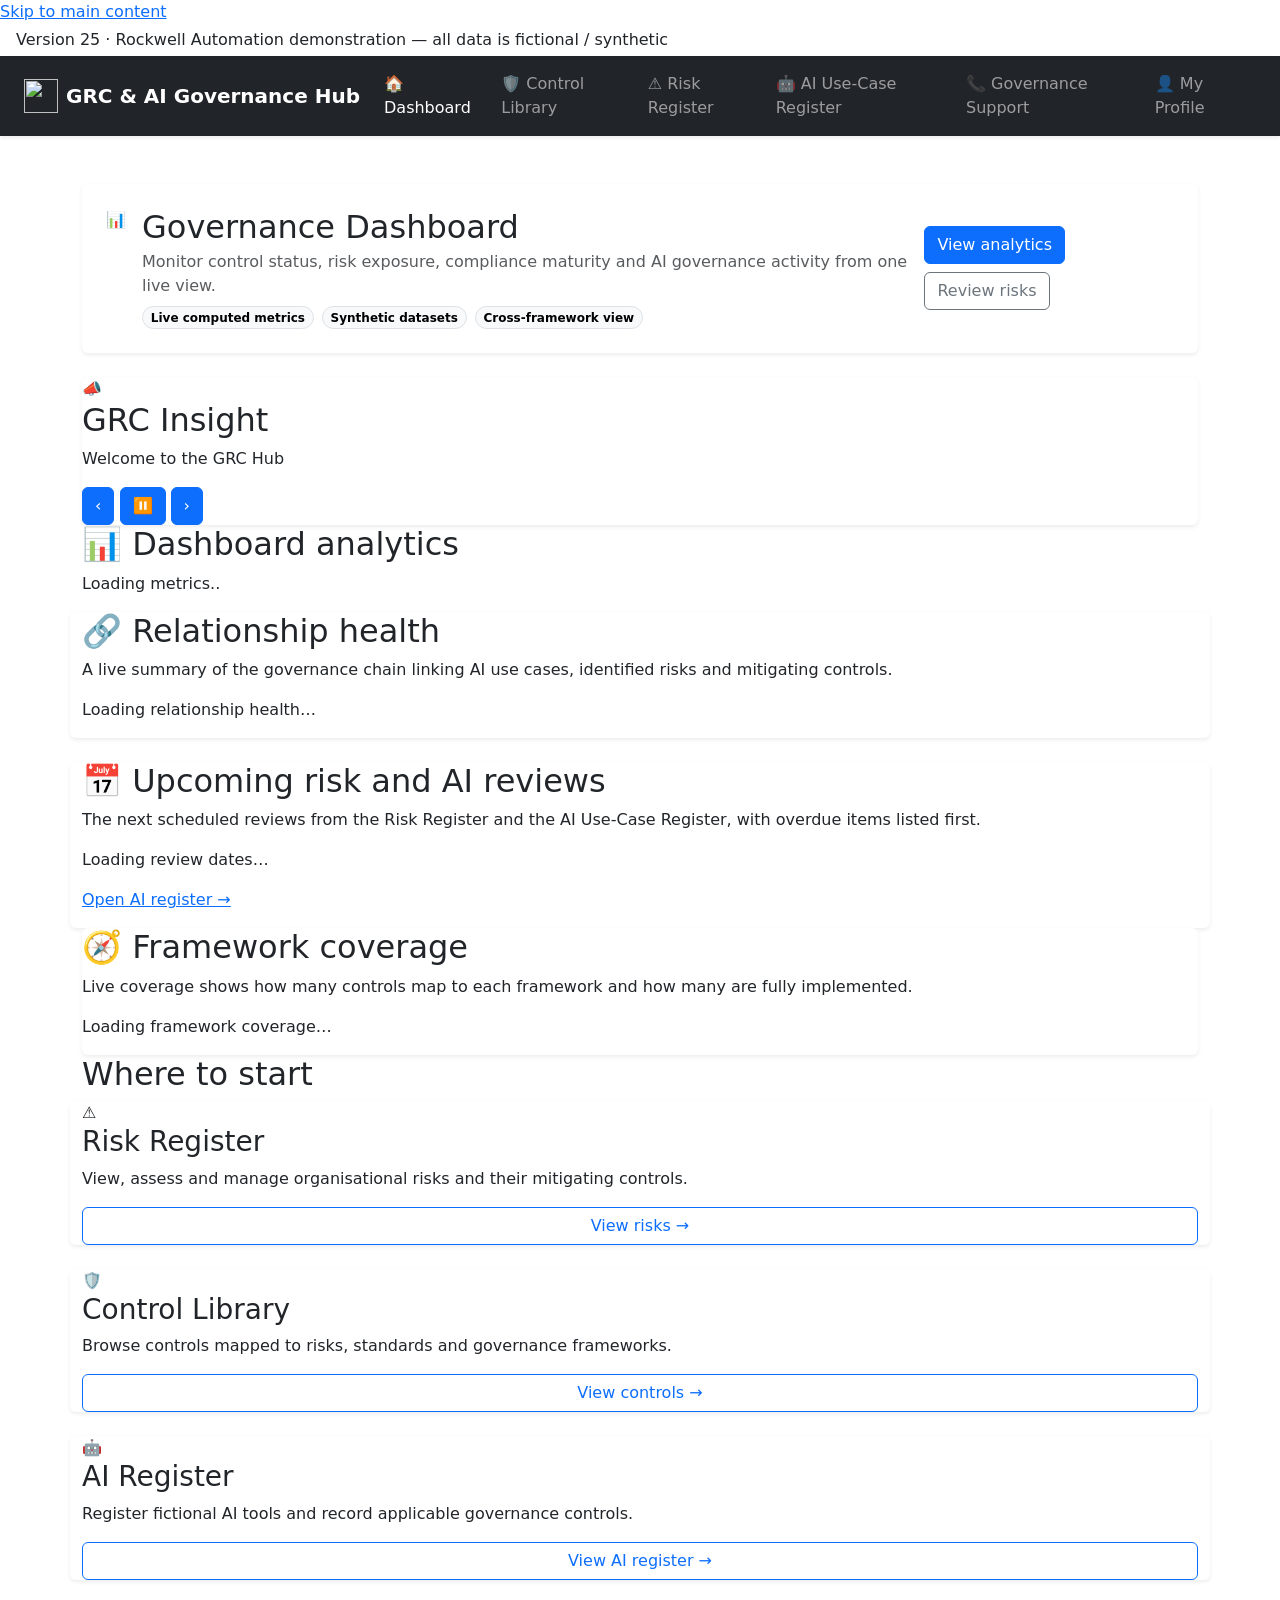
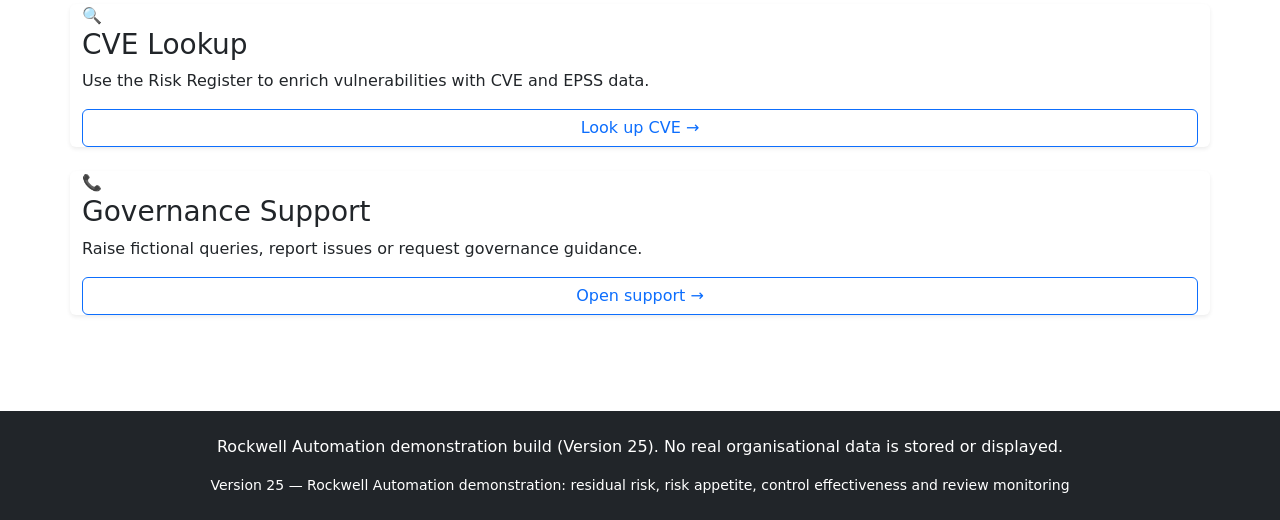
==== index.html @ 12aa9b67 "Add files via upload" ====
<!DOCTYPE html>

<!-- GRC & AI Governance Hub - Version 25 (Rockwell Automation demonstration)

   Demonstration build derived from the Version 23.4 academic prototype.
   Version 25 extensions (inherent/residual risk, risk appetite and treatment,
   clause-level framework mapping, control design/operating effectiveness and
   risk review monitoring) were developed with AI assistance (Claude).
   All data is fictional / synthetic. Not an official Rockwell Automation system. -->

<html lang="en-GB">

<head>
    <meta charset="utf-8"/>

    <!-- Ensures responsive scaling on mobile devices -->
    <meta content="width=device-width, initial-scale=1.0" name="viewport"/>

    <title>Dashboard - GRC & AI Governance Control Hub | Version 25 Rockwell Automation Demo</title>

    <meta
        content="Demonstration dashboard showing sample control, risk and AI governance status. Version 25 Rockwell Automation demonstration build using Bootstrap 5."
        name="description"/>

    <!-- Site icon and web fonts -->
    <link href="images/logo-mark.svg" rel="icon" type="image/svg+xml"/>
    <link href="https://fonts.googleapis.com" rel="preconnect"/>
    <link
        href="https://fonts.googleapis.com/css2?family=Public+Sans:wght@400;600;700&family=IBM+Plex+Mono:wght@400;600&display=swap"
        rel="stylesheet"/>

    <!-- Bootstrap framework and custom site styles -->
    <link
        crossorigin="anonymous"
        href="https://cdn.jsdelivr.net/npm/bootstrap@5.3.8/dist/css/bootstrap.min.css"
        integrity="sha384-sRIl4kxILFvY47J16cr9ZwB07vP4J8+LH7qKQnuqkuIAvNWLzeN8tE5YBujZqJLB"
        rel="stylesheet"/>

    <link href="css/styles.css" rel="stylesheet"/>
</head>

<body>

    <!-- Keyboard shortcut to bypass repeated navigation -->
    <a class="skip-link" href="#main-content">
        Skip to main content
    </a>

    <!-- Identifies the page as a demonstration build -->
    <p class="prototype-banner mb-0 py-1 px-3">
        Version 25 · Rockwell Automation demonstration — all data is fictional / synthetic
    </p>

    <!-- Responsive Bootstrap navigation -->
    <nav
        aria-label="Main navigation"
        class="navbar navbar-expand-lg navbar-dark bg-dark sticky-top shadow-sm">

        <div class="container-fluid px-3 px-lg-4">

            <a
                class="navbar-brand d-flex align-items-center gap-2 fw-bold"
                href="index.html">

                <img
                    alt=""
                    height="34"
                    src="images/logo-mark.svg"
                    width="34"/>

                GRC & AI Governance Hub
            </a>

            <!-- Collapses navigation on smaller screens -->
            <button
                aria-controls="site-nav"
                aria-expanded="false"
                aria-label="Toggle navigation"
                class="navbar-toggler"
                data-bs-target="#site-nav"
                data-bs-toggle="collapse"
                type="button">

                <span class="navbar-toggler-icon"></span>
            </button>

            <div
                class="collapse navbar-collapse"
                id="site-nav">

                <ul class="navbar-nav ms-auto mb-2 mb-lg-0">

                    <li class="nav-item">
                        <a
                            aria-current="page"
                            class="nav-link active"
                            href="index.html">

                            <span aria-hidden="true">🏠</span>
                            Dashboard
                        </a>
                    </li>

                    <li class="nav-item">
                        <a
                            class="nav-link"
                            href="controls.html">

                            <span aria-hidden="true">🛡️</span>
                            Control Library
                        </a>
                    </li>

                    <li class="nav-item">
                        <a
                            class="nav-link"
                            href="risks.html">

                            <span aria-hidden="true">⚠️</span>
                            Risk Register
                        </a>
                    </li>

                    <li class="nav-item">
                        <a
                            class="nav-link"
                            href="ai-register.html">

                            <span aria-hidden="true">🤖</span>
                            AI Use-Case Register
                        </a>
                    </li>

                    <li class="nav-item">
                        <a
                            class="nav-link"
                            href="governance-support.html">

                            <span aria-hidden="true">📞</span>
                            Governance Support
                        </a>
                    </li>

                    <li class="nav-item">
                        <a
                            class="nav-link"
                            href="my-profile.html">

                            <span aria-hidden="true">👤</span>
                            My Profile
                        </a>
                    </li>

                </ul>
            </div>
        </div>
    </nav>

    <!-- Main dashboard content -->
    <main
        class="container py-4 py-lg-5"
        id="main-content">

        <!-- Page heading and primary actions -->
        <header
            class="page-header page-header--dashboard card border-0 shadow-sm mb-4">

            <div class="card-body p-3 p-md-4">

                <div
                    class="d-flex flex-column flex-lg-row align-items-lg-center justify-content-between gap-3">

                    <div class="d-flex align-items-start gap-3 flex-grow-1">

                        <div
                            aria-hidden="true"
                            class="page-header-icon">
                            📊
                        </div>

                        <div class="page-header-copy">

                            <h1 class="h2 mb-1">
                                Governance Dashboard
                            </h1>

                            <p class="text-body-secondary mb-2">
                                Monitor control status, risk exposure, compliance
                                maturity and AI governance activity from one live view.
                            </p>

                            <div class="d-flex flex-wrap gap-2 page-header-badges">

                                <span class="badge rounded-pill text-bg-light border">
                                    Live computed metrics
                                </span>

                                <span class="badge rounded-pill text-bg-light border">
                                    Synthetic datasets
                                </span>

                                <span class="badge rounded-pill text-bg-light border">
                                    Cross-framework view
                                </span>

                            </div>
                        </div>
                    </div>

                    <div class="d-flex flex-wrap gap-2 page-header-actions">

                        <a
                            class="btn btn-primary"
                            href="#dashboard-analytics">
                            View analytics
                        </a>

                        <a
                            class="btn btn-outline-secondary"
                            href="risks.html">
                            Review risks
                        </a>

                    </div>
                </div>
            </div>
        </header>

        <!-- Rotating governance messages with user controls -->
        <section
            aria-labelledby="insight-title"
            class="governance-insight governance-insight--prominent artwork-panel artwork-panel--mesh card shadow-sm border-0">

            <span
                aria-hidden="true"
                class="insight-icon">
                📣
            </span>

            <div>

                <h2 id="insight-title">
                    GRC Insight
                </h2>

                <!-- Announces updated messages without moving keyboard focus -->
                <p
                    aria-live="polite"
                    id="rotating-message">
                    Welcome to the GRC Hub
                </p>

            </div>

            <!-- Allows users to control the rotating messages -->
            <div
                aria-label="Governance message controls"
                class="insight-controls">

                <button
                    aria-label="Previous governance message"
                    class="btn btn-primary"
                    id="previous-message"
                    type="button">
                    ‹
                </button>

                <!-- aria-pressed communicates the pause state -->
                <button
                    aria-label="Pause rotating governance messages"
                    aria-pressed="false"
                    class="btn btn-primary"
                    id="toggle-messages"
                    type="button">
                    ⏸
                </button>

                <button
                    aria-label="Next governance message"
                    class="btn btn-primary"
                    id="next-message"
                    type="button">
                    ›
                </button>

            </div>
        </section>

        <h2 id="dashboard-analytics">
            <span
                aria-hidden="true"
                class="section-icon">
                📊
            </span>
            Dashboard analytics
        </h2>

        <!-- JavaScript generates metric cards from the synthetic datasets -->
        <section
            aria-label="Key governance metrics"
            class="card-grid row g-4"
            id="metric-cards">

            <!-- Fallback remains visible until the datasets have loaded -->
            <p>Loading metrics..</p>

        </section>

        <!-- Summary panels show relationships and upcoming reviews -->
        <section
            aria-label="Governance relationship and review summaries"
            class="dashboard-overview-grid row g-4">

            <article
                aria-labelledby="relationship-health-title"
                class="dashboard-panel relationship-panel artwork-panel artwork-panel--circuit card shadow-sm border-0">

                <h2 id="relationship-health-title">
                    <span
                        aria-hidden="true"
                        class="section-icon">
                        🔗
                    </span>
                    Relationship health
                </h2>

                <p>
                    A live summary of the governance chain linking AI use cases,
                    identified risks and mitigating controls.
                </p>

                <!-- JavaScript updates the governance relationship summary -->
                <div
                    aria-live="polite"
                    class="relationship-health"
                    id="relationship-health">

                    <p>Loading relationship health…</p>

                </div>
            </article>

            <article
                aria-labelledby="upcoming-reviews-title"
                class="dashboard-panel artwork-panel artwork-panel--neural card shadow-sm border-0">

                <h2 id="upcoming-reviews-title">

                    <span
                        aria-hidden="true"
                        class="section-icon">
                        📅
                    </span>

                    Upcoming risk and AI reviews
                </h2>

                <p>
                    The next scheduled reviews from the Risk Register and the AI Use-Case
                    Register, with overdue items listed first.
                </p>

                <!-- JavaScript inserts upcoming risk and AI review dates -->
                <div
                    aria-live="polite"
                    class="upcoming-reviews"
                    id="upcoming-reviews">

                    <p>Loading review dates…</p>

                </div>

                <p class="panel-action">
                    <a href="ai-register.html">
                        Open AI register →
                    </a>
                </p>

            </article>
        </section>

        <!-- Shows control coverage across governance frameworks -->
        <section
            aria-labelledby="framework-coverage-title"
            class="dashboard-panel artwork-panel artwork-panel--mesh card shadow-sm border-0">

            <h2 id="framework-coverage-title">

                <span
                    aria-hidden="true"
                    class="section-icon">
                    🧭
                </span>

                Framework coverage
            </h2>

            <p>
                Live coverage shows how many controls map to each framework
                and how many are fully implemented.
            </p>

            <!-- JavaScript calculates coverage from the control dataset -->
            <div
                aria-live="polite"
                class="framework-coverage"
                id="framework-coverage">

                <p>Loading framework coverage…</p>

            </div>

        </section>

        <h2>Where to start</h2>

        <!-- Navigation cards provide direct access to the main hub modules -->
        <section
            aria-label="GRC Hub modules"
            class="feature-grid row g-4">

            <article
                class="feature-card feature-card--risk card shadow-sm border-0">

                <span
                    aria-hidden="true"
                    class="feature-icon">
                    ⚠️
                </span>

                <h3>Risk Register</h3>

                <p>
                    View, assess and manage organisational risks
                    and their mitigating controls.
                </p>

                <a
                    class="button-link btn btn-outline-primary"
                    href="risks.html">
                    View risks →
                </a>

            </article>

            <article
                class="feature-card feature-card--control card shadow-sm border-0">

                <span
                    aria-hidden="true"
                    class="feature-icon">
                    🛡️
                </span>

                <h3>Control Library</h3>

                <p>
                    Browse controls mapped to risks, standards
                    and governance frameworks.
                </p>

                <a
                    class="button-link btn btn-outline-primary"
                    href="controls.html">
                    View controls →
                </a>

            </article>

            <article
                class="feature-card feature-card--ai card shadow-sm border-0">

                <span
                    aria-hidden="true"
                    class="feature-icon">
                    🤖
                </span>

                <h3>AI Register</h3>

                <p>
                    Register fictional AI tools and record applicable
                    governance controls.
                </p>

                <a
                    class="button-link btn btn-outline-primary"
                    href="ai-register.html">
                    View AI register →
                </a>

            </article>

            <article
                class="feature-card feature-card--cve card shadow-sm border-0">

                <span
                    aria-hidden="true"
                    class="feature-icon">
                    🔍
                </span>

                <h3>CVE Lookup</h3>

                <p>
                    Use the Risk Register to enrich vulnerabilities
                    with CVE and EPSS data.
                </p>

                <a
                    class="button-link btn btn-outline-primary"
                    href="risks.html#cve-lookup">
                    Look up CVE →
                </a>

            </article>

            <article
                class="feature-card feature-card--support card shadow-sm border-0">

                <span
                    aria-hidden="true"
                    class="feature-icon">
                    📞
                </span>

                <h3>Governance Support</h3>

                <p>
                    Raise fictional queries, report issues or request
                    governance guidance.
                </p>

                <a
                    class="button-link btn btn-outline-primary"
                    href="governance-support.html">
                    Open support →
                </a>

            </article>

        </section>

    </main>

    <!-- Site footer -->
    <footer
        class="site-footer bg-dark text-white text-center py-4 px-3 mt-5">

        <p>
            Rockwell Automation demonstration build (Version 25).
            No real organisational data is stored or displayed.
        </p>

        <p class="small mb-0">
            Version 25 — Rockwell Automation demonstration: residual risk, risk appetite, control effectiveness and review monitoring
        </p>

    </footer>

    <!-- Bootstrap behaviour and dashboard JavaScript -->
    <script
        crossorigin="anonymous"
        integrity="sha384-FKyoEForCGlyvwx9Hj09JcYn3nv7wiPVlz7YYwJrWVcXK/BmnVDxM+D2scQbITxI"
        src="https://cdn.jsdelivr.net/npm/bootstrap@5.3.8/dist/js/bootstrap.bundle.min.js">
    </script>

    <script src="js/main.js"></script>
    <script src="js/governance.js"></script>
    <script src="js/dashboard.js"></script>

</body>
</html>
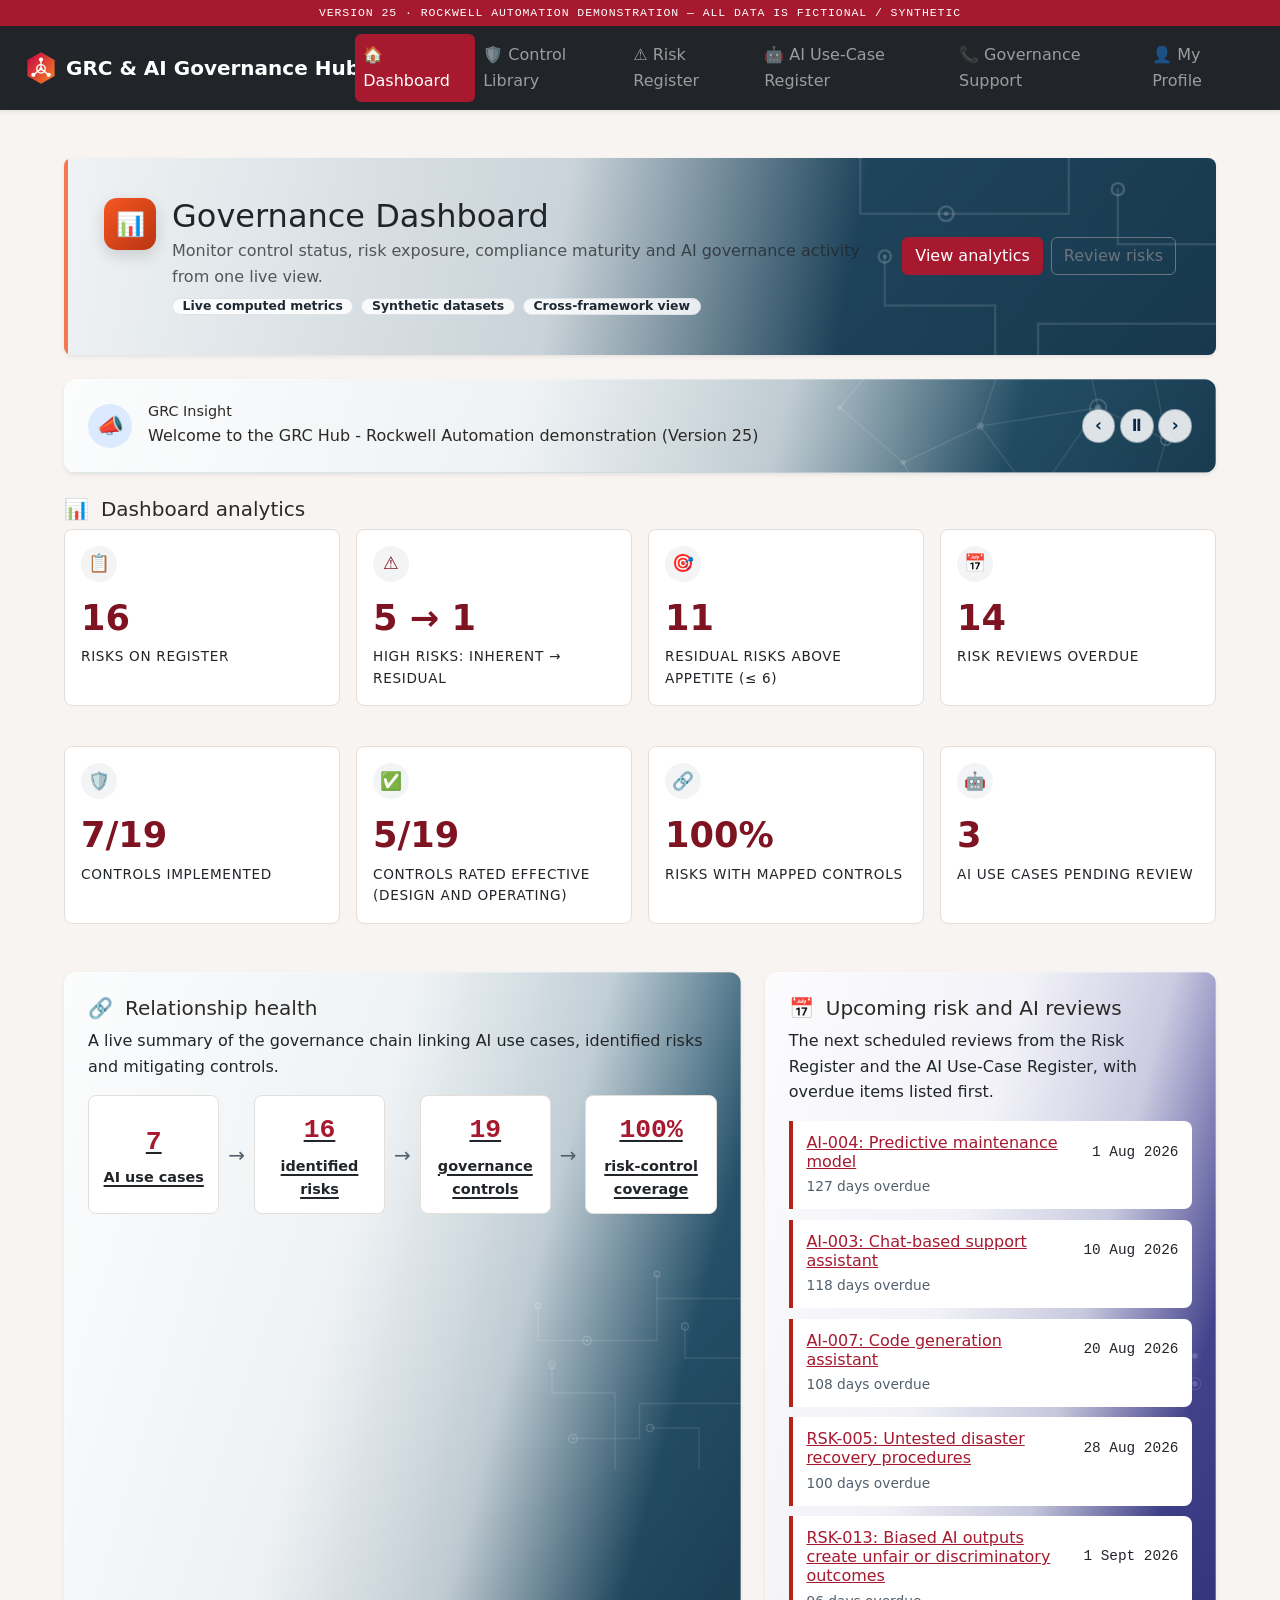
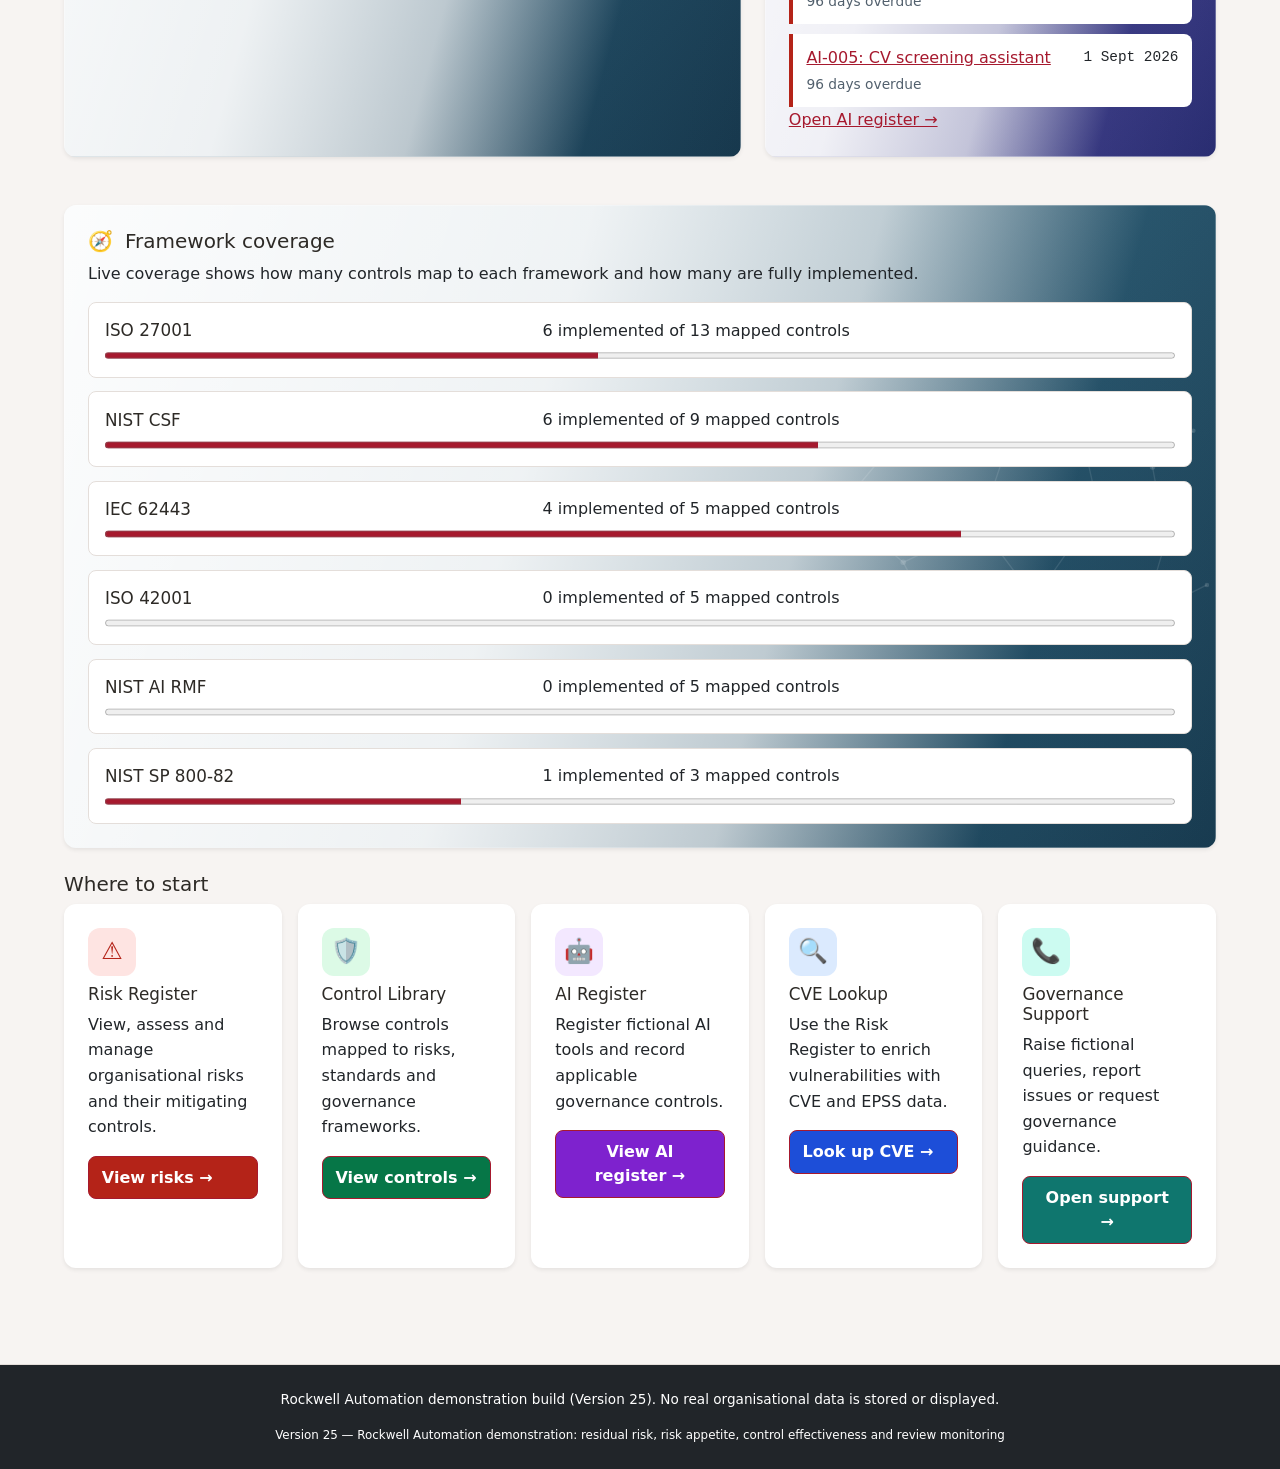
==== commit 8865f810: "Revise project description in index.html Updated description to reflect ongoing support from GTC tea" ====
--- a/index.html
+++ b/index.html
@@ -5,7 +5,8 @@
    Demonstration build derived from the Version 23.4 academic prototype.
    Version 25 extensions (inherent/residual risk, risk appetite and treatment,
    clause-level framework mapping, control design/operating effectiveness and
-   risk review monitoring) were developed with AI assistance (Claude).
+   risk review monitoring) were developed and will continue to evolve with GTC 
+   team support
    All data is fictional / synthetic. Not an official Rockwell Automation system. -->
 
 <html lang="en-GB">
--- a/css/styles.css
+++ b/css/styles.css
@@ -0,0 +1,2209 @@
+/* ==========================================================================
+   GRC & AI Governance Control Hub - styles.css
+
+   GRC & AI Governance Hub - Version 25 (Rockwell Automation demonstration)
+
+   Demonstration build derived from the Version 23.4 academic prototype.
+   All data is fictional / synthetic. Not an official Rockwell Automation system.
+
+   The application uses Bootstrap’s mobile-first responsive foundation.
+   The custom stylesheet combines larger-screen enhancements with targeted 
+   small-screen adjustments for application-specific layouts and components.
+
+   Sections:
+     1. Design tokens
+     2. Base / reset
+     3. Prototype banner
+     4. Header and navigation
+     5. Layout helpers
+     6. Cards and dashboard
+     7. Status badges
+     8. Tables
+     9. Forms
+    10. Footer
+    11. Responsive media queries
+   ========================================================================== */
+
+
+/* 1. DESIGN TOKENS ---------------------------------------------------------
+   Shared colours, fonts and spacing are stored here so they can be reused
+   consistently throughout the stylesheet.
+*/
+
+:root {
+
+  /* Colour scheme used across the application. */
+  --colour-ink: #2d2a26;
+  --colour-body: #4a4642;
+  --colour-surface: #f7f4f2;
+  --colour-card: #ffffff;
+  --colour-line: #e4deda;
+  --colour-accent: #a6192e;
+  --colour-accent-dark: #7e1322;
+
+  /* Brand colours are kept separate from risk-status colours. */
+  --brand-red: #CD163F;
+  --brand-orange: #F58025;
+
+  /* Status colours.
+     Text labels are also used so status is not shown by colour alone. */
+  --status-green: #067647;
+  --status-amber: #92400e;
+  --status-red: #b42318;
+
+  /* These reuse the colours above so the same tokens are used everywhere
+     instead of repeating hex values. */
+  --colour-border: var(--colour-line);
+  --colour-muted: #52606d;
+  --colour-danger: var(--status-red);
+  --colour-warning: var(--status-amber);
+  --shadow-small: 0 3px 12px rgba(45, 42, 38, 0.06);
+
+  /* Typography */
+  --font-body: "Public Sans", system-ui, -apple-system, "Segoe UI", sans-serif;
+  --font-mono: "IBM Plex Mono", ui-monospace, "Courier New", monospace;
+
+  /* Spacing */
+  --space-1: 0.25rem;
+  --space-2: 0.5rem;
+  --space-3: 1rem;
+  --space-4: 1.5rem;
+  --space-5: 2.5rem;
+
+  --radius: 8px;
+}
+
+
+/* 2. BASE / RESET ---------------------------------------------------------- */
+
+*,
+*::before,
+*::after {
+  box-sizing: border-box;
+}
+
+body {
+  margin: 0;
+  font-family: var(--font-body);
+  font-size: 1rem;
+  line-height: 1.6;
+  color: var(--colour-body);
+  background-color: var(--colour-surface);
+}
+
+h1,
+h2,
+h3 {
+  color: var(--colour-ink);
+  line-height: 1.2;
+  margin-top: 0;
+}
+
+/* Main headings similar to Rockwell's Template and branding use the maroon accent while smaller headings use
+   the standard dark text colour. */
+h1 {
+  font-size: 1.6rem;
+  font-weight: 700;
+  color: var(--colour-accent-dark);
+}
+
+h2 {
+  font-size: 1.25rem;
+}
+
+h3 {
+  font-size: 1.05rem;
+}
+
+a {
+  color: var(--colour-accent);
+}
+
+/* Provides feedback when a user moves the mouse over a link. */
+a:hover {
+  color: var(--colour-accent-dark);
+}
+
+/* Visible keyboard focus for interactive elements. */
+a:focus-visible,
+button:focus-visible,
+input:focus-visible,
+select:focus-visible,
+textarea:focus-visible {
+  outline: 3px solid var(--colour-accent);
+  outline-offset: 2px;
+}
+
+img {
+  max-width: 100%;
+  height: auto;
+}
+
+/* Reduces animation for users who prefer reduced motion. */
+@media (prefers-reduced-motion: reduce) {
+  *,
+  *::before,
+  *::after {
+    animation-duration: 0.01ms !important;
+    transition-duration: 0.01ms !important;
+  }
+}
+
+
+/* 3. PROTOTYPE BANNER -------------------------------------------------------
+   Makes it clear that the application is a prototype and uses sample data.
+*/
+
+.prototype-banner {
+  background-color: var(--colour-accent);
+  color: #ffffff;
+  font-family: var(--font-mono);
+  font-size: 0.72rem;
+  letter-spacing: 0.08em;
+  text-transform: uppercase;
+  text-align: center;
+  padding: var(--space-1) var(--space-3);
+}
+
+
+/* 4. HEADER AND NAVIGATION --------------------------------------------------
+   The old custom navigation (.site-header, .nav-toggle, .site-nav and its
+   variants) was removed here - it was replaced by Bootstrap 5's navbar
+   component and none of those class names appear in the current HTML.
+   The previous version is available in the project's git history. */
+
+/* Session indicator added by profile.js after profile changes. */
+.session-indicator {
+  margin: var(--space-1) 0 0;
+  font-family: var(--font-mono);
+  font-size: 0.78rem;
+  color: var(--colour-body);
+}
+
+
+/* 5. LAYOUT HELPERS --------------------------------------------------------- */
+
+.container {
+  padding: var(--space-3);
+  max-width: 72rem;
+  margin: 0 auto;
+}
+
+/* Introductory panel with a gradient and decorative background image.
+   The background image is decorative and does not need alternative text. */
+.page-intro {
+  margin-bottom: var(--space-4);
+  background:
+    url("../images/bg-hero-mesh.svg") right center / cover no-repeat,
+    linear-gradient(100deg, var(--colour-accent-dark), #c0143c);
+  border-bottom: 4px solid var(--brand-orange);
+  border-radius: var(--radius);
+  padding: var(--space-4) var(--space-3);
+}
+
+.page-intro h1,
+.page-intro p {
+  color: #ffffff;
+}
+
+.page-intro p {
+  margin-bottom: 0;
+  max-width: 60ch;
+}
+
+/* AI version of the introductory panel using different artwork. */
+.page-intro--ai {
+  background:
+    url("../images/bg-hero-neural.svg") right center / cover no-repeat,
+    linear-gradient(100deg, var(--colour-accent-dark), #c0143c);
+}
+
+/* Optional background texture.
+   It is currently disabled to keep the page background simple.
+
+body {
+  background-image: url("images/bg-hexgrid.svg");
+}
+*/
+
+
+/* 6. CARDS AND DASHBOARD ----------------------------------------------------
+   Cards use one column on small screens and more columns on larger screens.
+*/
+
+.card-grid {
+  display: grid;
+  grid-template-columns: 1fr;
+  gap: var(--space-3);
+}
+
+.card {
+  background-color: var(--colour-card);
+  border: 1px solid var(--colour-line);
+  border-radius: var(--radius);
+  padding: var(--space-3);
+}
+
+.card .metric {
+  font-size: 2.2rem;
+  font-weight: 700;
+  color: var(--colour-accent-dark);
+  display: block;
+}
+
+.card .metric-label {
+  font-size: 0.85rem;
+  text-transform: uppercase;
+  letter-spacing: 0.05em;
+}
+
+/* Monospace styling for identifiers such as control IDs and CVE IDs. */
+.ref-id {
+  font-family: var(--font-mono);
+  font-size: 0.85em;
+  background-color: var(--colour-surface);
+  padding: 0 var(--space-1);
+  border-radius: 4px;
+}
+
+
+/* 7. STATUS BADGES -----------------------------------------------------------
+   Status badges use both colour and text so the meaning does not depend
+   on colour alone.
+*/
+
+.badge {
+  display: inline-block;
+  font-size: 0.78rem;
+  font-weight: 600;
+  padding: 0.1rem 0.6rem;
+  border-radius: 999px;
+  border: 1.5px solid currentColor;
+}
+
+.badge--ok {
+  color: var(--status-green);
+}
+
+.badge--warn {
+  color: var(--status-amber);
+}
+
+.badge--risk {
+  color: var(--status-red);
+}
+
+
+/* 8. TABLES ---------------------------------------------------------------- */
+
+.data-table {
+  width: 100%;
+  border-collapse: collapse;
+  background-color: var(--colour-card);
+  border: 1px solid var(--colour-line);
+  border-radius: var(--radius);
+  font-size: 0.92rem;
+}
+
+.data-table caption {
+  text-align: left;
+  font-weight: 600;
+  color: var(--colour-ink);
+  padding: var(--space-2) 0;
+}
+
+.data-table th,
+.data-table td {
+  text-align: left;
+  padding: var(--space-2);
+  border-bottom: 1px solid var(--colour-line);
+}
+
+.data-table th {
+  background-color: var(--colour-surface);
+  color: var(--colour-ink);
+}
+
+/* Alternating row colours make long tables easier to read. */
+.data-table tbody tr:nth-child(even) {
+  background-color: #faf7f5;
+}
+
+.data-table tbody tr:hover {
+  background-color: #f6ecea;
+}
+
+
+/* 9. FORMS ----------------------------------------------------------------- */
+
+form {
+  background-color: var(--colour-card);
+  border: 1px solid var(--colour-line);
+  border-radius: var(--radius);
+  padding: var(--space-3);
+}
+
+fieldset {
+  border: 1px solid var(--colour-line);
+  border-radius: var(--radius);
+  margin: 0 0 var(--space-3);
+  padding: var(--space-3);
+}
+
+legend {
+  font-weight: 600;
+  color: var(--colour-ink);
+  padding: 0 var(--space-1);
+}
+
+label {
+  display: block;
+  font-weight: 600;
+  color: var(--colour-ink);
+  margin-bottom: var(--space-1);
+}
+
+/* Styles common form controls consistently. */
+input[type="text"],
+input[type="email"],
+input[type="date"],
+select,
+textarea {
+  width: 100%;
+  font: inherit;
+  color: inherit;
+  padding: var(--space-2);
+  border: 1.5px solid var(--colour-line);
+  border-radius: var(--radius);
+  background-color: #ffffff;
+  margin-bottom: var(--space-3);
+}
+
+/* Shows invalid fields after the user has interacted with them.
+   JavaScript provides the related error message. */
+input:user-invalid,
+select:user-invalid,
+textarea:user-invalid {
+  border-color: var(--status-red);
+}
+
+.radio-option,
+.checkbox-option {
+  display: flex;
+  align-items: center;
+  gap: var(--space-2);
+  margin-bottom: var(--space-2);
+}
+
+/* Labels for radio buttons and checkboxes stay beside the control. */
+.radio-option label,
+.checkbox-option label {
+  font-weight: 400;
+  margin-bottom: 0;
+}
+
+button[type="submit"] {
+  font: inherit;
+  font-weight: 600;
+  color: #ffffff;
+  background-color: var(--colour-accent);
+  border: none;
+  border-radius: var(--radius);
+  padding: var(--space-2) var(--space-4);
+  cursor: pointer;
+}
+
+button[type="submit"]:hover {
+  background-color: var(--colour-accent-dark);
+}
+
+.form-hint {
+  font-size: 0.85rem;
+  margin-top: calc(-1 * var(--space-2));
+  margin-bottom: var(--space-3);
+}
+
+/* Area used for API results and validation messages.
+   aria-live in the HTML allows screen readers to announce updates. */
+.results-region:not(:empty) {
+  margin-top: var(--space-3);
+  padding: var(--space-3);
+  background-color: var(--colour-card);
+  border: 1px solid var(--colour-line);
+  border-left: 4px solid var(--colour-accent);
+  border-radius: var(--radius);
+}
+
+
+/* Risk heat map and bubble chart.
+   Risk level is shown using colour together with text and position. */
+
+.heatmap-table {
+  border-collapse: collapse;
+  width: 100%;
+  max-width: 34rem;
+  font-size: 0.85rem;
+}
+
+.heatmap-table caption {
+  text-align: left;
+  font-size: 0.85rem;
+  margin-bottom: var(--space-2);
+}
+
+.heatmap-table th {
+  font-weight: 600;
+  padding: var(--space-1) var(--space-2);
+  color: var(--colour-ink);
+}
+
+.heatmap-table td.heat {
+  border: 2px solid var(--colour-card);
+  padding: var(--space-2);
+  text-align: center;
+  color: #ffffff;
+  min-width: 3.2rem;
+  height: 3.2rem;
+}
+
+.heat--low {
+  background-color: var(--status-green);
+}
+
+.heat--medium {
+  background-color: var(--status-amber);
+}
+
+.heat--high {
+  background-color: var(--status-red);
+}
+
+/* Empty heat-map cells use lighter colours with dark text.
+   This keeps the scores readable and maintains suitable contrast. */
+.heatmap-table td.heat:not(.heat--occupied) {
+  color: var(--colour-ink);
+  font-weight: 400;
+}
+
+.heat--low:not(.heat--occupied) {
+  background-color: #b9d9cb;
+}
+
+.heat--medium:not(.heat--occupied) {
+  background-color: #e0cabc;
+}
+
+.heat--high:not(.heat--occupied) {
+  background-color: #eac1be;
+}
+
+.heatmap-table td.heat--occupied {
+  font-family: var(--font-mono);
+  font-weight: 600;
+}
+
+.heat-legend {
+  font-size: 0.85rem;
+  margin-top: var(--space-2);
+}
+
+.heat-swatch {
+  display: inline-block;
+  width: 0.9rem;
+  height: 0.9rem;
+  border-radius: 3px;
+  vertical-align: -0.1rem;
+}
+
+.bubble-figure {
+  margin: 0 0 var(--space-4);
+}
+
+.bubble-figure figcaption {
+  font-size: 0.85rem;
+  max-width: 60ch;
+}
+
+.bubble-chart {
+  width: 100%;
+  max-width: 34rem;
+  height: auto;
+  background: var(--colour-card);
+  border: 1px solid var(--colour-line);
+  border-radius: var(--radius);
+}
+
+.bubble-grid {
+  stroke: var(--colour-line);
+  stroke-width: 1;
+}
+
+.bubble-tick,
+.bubble-axis {
+  font-family: var(--font-body);
+  font-size: 13px;
+  fill: var(--colour-body);
+}
+
+.bubble-axis {
+  font-weight: 600;
+  fill: var(--colour-ink);
+}
+
+.bubble-count {
+  font-family: var(--font-mono);
+  font-size: 13px;
+  font-weight: 600;
+  fill: #ffffff;
+}
+
+/* Toggle button appearance follows its aria-pressed state. */
+.view-toggle {
+  display: flex;
+  gap: var(--space-2);
+  margin-bottom: var(--space-3);
+}
+
+.toggle-button {
+  font: inherit;
+  font-weight: 600;
+  padding: var(--space-1) var(--space-3);
+  border: 2px solid var(--colour-accent);
+  border-radius: var(--radius);
+  background-color: var(--colour-card);
+  color: var(--colour-accent);
+  cursor: pointer;
+}
+
+.toggle-button[aria-pressed="true"] {
+  background-color: var(--colour-accent);
+  color: #ffffff;
+}
+
+.toggle-button:hover {
+  background-color: var(--colour-accent-dark);
+  border-color: var(--colour-accent-dark);
+  color: #ffffff;
+}
+
+.add-risk-button {
+  font: inherit;
+  font-weight: 600;
+  padding: var(--space-1) var(--space-3);
+  border: none;
+  border-radius: var(--radius);
+  background-color: var(--colour-accent);
+  color: #ffffff;
+  cursor: pointer;
+  margin-top: var(--space-2);
+}
+
+.add-risk-button:hover:not(:disabled) {
+  background-color: var(--colour-accent-dark);
+}
+
+.add-risk-button:disabled {
+  background-color: var(--colour-line);
+  color: var(--colour-body);
+  cursor: default;
+}
+
+.table-actions {
+  display: flex;
+  gap: var(--space-2);
+  flex-wrap: wrap;
+  margin: var(--space-2) 0;
+}
+
+
+/* 10. FOOTER --------------------------------------------------------------- */
+
+.site-footer {
+  margin-top: var(--space-5);
+  padding: var(--space-3);
+  border-top: 1px solid var(--colour-line);
+  font-size: 0.85rem;
+  text-align: center;
+}
+
+
+/* 11. MEDIA QUERIES - MOBILE FIRST -----------------------------------------
+   Base styles are for small screens. These media queries adjust the
+   layout for larger screens.
+*/
+
+@media (min-width: 40em) {
+  .card-grid {
+    grid-template-columns: repeat(2, 1fr);
+  }
+}
+
+@media (min-width: 60em) {
+
+  h1 {
+    font-size: 2rem;
+  }
+
+  .card-grid {
+    grid-template-columns: repeat(4, 1fr);
+  }
+
+  .container {
+    padding: var(--space-4);
+  }
+}
+
+
+/* Dynamic content and validation feedback. */
+
+.empty-state {
+  text-align: center;
+  font-style: italic;
+}
+
+.results-region {
+  margin: var(--space-3) 0;
+}
+
+.error-message {
+  color: var(--status-red);
+  font-weight: 600;
+}
+
+.success-message {
+  color: var(--status-green);
+  font-weight: 600;
+}
+
+.result-card,
+.usecase-card {
+  background: var(--colour-card);
+  border: 1px solid var(--colour-line);
+  border-radius: var(--radius);
+  padding: var(--space-3);
+  margin-bottom: var(--space-3);
+}
+
+#usecase-list {
+  list-style: none;
+  padding: 0;
+}
+
+.result-details {
+  display: grid;
+  grid-template-columns: minmax(10rem, 1fr) 2fr;
+  gap: var(--space-1) var(--space-3);
+}
+
+.result-details dt {
+  font-weight: 700;
+  color: var(--colour-ink);
+}
+
+.result-details dd {
+  margin: 0;
+}
+
+
+/* Relationship views. */
+
+.reference-list {
+  display: grid;
+  gap: .3rem;
+  min-width: 16rem;
+}
+
+.linked-reference {
+  display: block;
+  font-size: .88rem;
+  line-height: 1.35;
+}
+
+.mapped-controls {
+  font-size: .9rem;
+  margin-top: .55rem;
+}
+
+.data-table td {
+  vertical-align: top;
+}
+
+
+/* Governance Support Centre. */
+
+.notice {
+  margin: 1.25rem 0;
+  padding: 1rem 1.15rem;
+  border-left: 0.35rem solid var(--colour-accent);
+  background: var(--colour-card);
+  box-shadow: var(--shadow-small);
+}
+
+.notice--warning {
+  border-left-color: #9a6700;
+}
+
+.consent-option {
+  display: flex;
+  gap: 0.65rem;
+  align-items: flex-start;
+  margin: 1rem 0;
+  font-weight: 600;
+}
+
+.consent-option input {
+  margin-top: 0.2rem;
+}
+
+.support-request-list {
+  display: grid;
+  gap: 1rem;
+}
+
+.support-request-card {
+  border-left: 0.35rem solid var(--colour-accent);
+}
+
+.support-metadata {
+  font-family: var(--font-mono);
+  font-size: 0.9rem;
+}
+
+.support-contact-grid .card h3 {
+  margin-top: 0;
+}
+
+.faq-list {
+  display: grid;
+  gap: 0.75rem;
+}
+
+.faq-list details {
+  background: var(--colour-card);
+  border: 1px solid var(--colour-border);
+  border-radius: var(--radius);
+  padding: 0.85rem 1rem;
+}
+
+.faq-list summary {
+  cursor: pointer;
+  font-weight: 700;
+}
+
+.faq-list details[open] summary {
+  margin-bottom: 0.65rem;
+}
+
+.context-support {
+  margin-top: 2rem;
+  padding: 1rem 1.2rem;
+  border: 1px solid var(--colour-border);
+  border-radius: var(--radius);
+  background: var(--colour-card);
+}
+
+.context-support h2 {
+  margin-top: 0;
+  font-size: 1.2rem;
+}
+
+
+/* Icons and governance insight panels. */
+
+.nav-icon {
+  font-size: 1.05rem;
+  line-height: 1;
+  flex: 0 0 auto;
+}
+
+.page-title-icon {
+  display: inline-block;
+  margin-right: 0.25rem;
+}
+
+.section-icon {
+  color: var(--colour-accent);
+  margin-right: 0.35rem;
+}
+
+.governance-insight {
+  display: grid;
+  grid-template-columns: auto 1fr auto;
+  align-items: center;
+  gap: var(--space-3);
+  background: var(--colour-card);
+  border: 1px solid var(--colour-line);
+  border-left: 5px solid #2563eb;
+  border-radius: var(--radius);
+  padding: var(--space-3);
+  margin: 0 0 var(--space-4);
+  box-shadow: 0 3px 12px rgba(45, 42, 38, 0.06);
+}
+
+.governance-insight > .insight-icon {
+  display: grid;
+  place-items: center;
+  width: 2.75rem;
+  height: 2.75rem;
+  border-radius: 50%;
+  background: #dbeafe;
+  color: #1d4ed8;
+  font-size: 1.35rem;
+}
+
+.governance-insight h2 {
+  font-size: 0.9rem;
+  margin: 0 0 0.15rem;
+}
+
+.governance-insight p {
+  margin: 0;
+}
+
+.insight-controls {
+  display: flex;
+  gap: 0.3rem;
+}
+
+.insight-controls button {
+  width: 2.1rem;
+  height: 2.1rem;
+  padding: 0;
+  border: 1px solid var(--colour-line);
+  border-radius: 50%;
+  background: #fff;
+  color: var(--colour-ink);
+  cursor: pointer;
+}
+
+.insight-controls button:hover {
+  background: var(--colour-surface);
+}
+
+
+/* Feature cards use different accent colours for each area. */
+
+.feature-grid {
+  display: grid;
+  grid-template-columns: 1fr;
+  gap: var(--space-3);
+}
+
+.feature-card {
+  --module-accent: var(--colour-accent);
+  --module-soft: #f8e8eb;
+
+  position: relative;
+  overflow: hidden;
+  background: var(--colour-card);
+  border: 1px solid var(--colour-line);
+  border-top: 5px solid var(--module-accent);
+  border-radius: var(--radius);
+  padding: var(--space-3);
+  box-shadow: 0 3px 12px rgba(45, 42, 38, 0.06);
+}
+
+.feature-card--risk {
+  --module-accent: #b42318;
+  --module-soft: #fee4e2;
+}
+
+.feature-card--control {
+  --module-accent: #067647;
+  --module-soft: #dcfae6;
+}
+
+.feature-card--ai {
+  --module-accent: #7e22ce;
+  --module-soft: #f3e8ff;
+}
+
+.feature-card--cve {
+  --module-accent: #1d4ed8;
+  --module-soft: #dbeafe;
+}
+
+.feature-card--support {
+  --module-accent: #0f766e;
+  --module-soft: #ccfbf1;
+}
+
+.feature-card .feature-icon {
+  display: grid;
+  place-items: center;
+  width: 3rem;
+  height: 3rem;
+  border-radius: 0.75rem;
+  background: var(--module-soft);
+  color: var(--module-accent);
+  font-size: 1.5rem;
+  margin-bottom: var(--space-2);
+}
+
+.feature-card h3 {
+  margin-bottom: var(--space-2);
+}
+
+.feature-card p {
+  min-height: 4.8em;
+}
+
+.feature-card .button-link {
+  display: inline-flex;
+  align-items: center;
+  gap: 0.4rem;
+  color: #fff;
+  background: var(--module-accent);
+  text-decoration: none;
+  border-radius: var(--radius);
+  padding: 0.55rem 0.8rem;
+  font-weight: 600;
+}
+
+.feature-card .button-link:hover {
+  color: #fff;
+  filter: brightness(0.9);
+}
+
+.metric-card-icon {
+  display: inline-flex;
+  align-items: center;
+  justify-content: center;
+  width: 2.25rem;
+  height: 2.25rem;
+  border-radius: 50%;
+  background: #f3f4f6;
+  color: var(--colour-accent-dark);
+  font-size: 1.1rem;
+  margin-bottom: var(--space-2);
+}
+
+@media (min-width: 40em) {
+  .feature-grid {
+    grid-template-columns: repeat(2, minmax(0, 1fr));
+  }
+}
+
+@media (min-width: 60em) {
+  .feature-grid {
+    grid-template-columns: repeat(5, minmax(0, 1fr));
+  }
+}
+
+@media (max-width: 35em) {
+  .governance-insight {
+    grid-template-columns: auto 1fr;
+  }
+
+  .insight-controls {
+    grid-column: 1 / -1;
+    justify-self: end;
+  }
+}
+
+
+/* Prominent governance insight panel.
+   Dark text is used against the lighter background for readability. */
+
+.governance-insight--prominent {
+  border: 0;
+  border-left: 0;
+  box-shadow: 0 8px 24px rgba(11, 42, 74, 0.14);
+  padding: 1rem 1.2rem;
+}
+
+.governance-insight--prominent h2,
+.governance-insight--prominent p {
+  color: var(--colour-ink);
+}
+
+.governance-insight--prominent > .insight-icon {
+  background: #dbeafe;
+  color: #1d4ed8;
+}
+
+.governance-insight--prominent .insight-controls button {
+  color: #0b2a4a;
+  background: rgba(255, 255, 255, 0.85);
+  border-color: rgba(11, 42, 74, 0.35);
+  font-size: 1.05rem;
+  font-weight: 700;
+}
+
+.governance-insight--prominent .insight-controls button:hover {
+  background: #ffffff;
+}
+
+
+/* Register panels use scrolling to keep large tables manageable. */
+
+.register-scroll {
+  position: relative;
+  max-width: 100%;
+  margin: 0 0 var(--space-3);
+  border: 1px solid var(--colour-line);
+  border-radius: var(--radius);
+  background: var(--colour-card);
+  overflow: auto;
+  scrollbar-gutter: stable;
+  box-shadow: 0 3px 12px rgba(45, 42, 38, 0.05);
+}
+
+.register-scroll--risks,
+.register-scroll--controls {
+  max-height: 34rem;
+}
+
+.register-scroll--ai {
+  max-height: 30rem;
+  padding: 0 var(--space-2) var(--space-2);
+}
+
+.register-scroll:focus {
+  outline: 3px solid var(--colour-accent);
+  outline-offset: 3px;
+}
+
+.register-scroll .data-table {
+  margin: 0;
+  min-width: 58rem;
+  border: 0;
+}
+
+.register-scroll .data-table caption {
+  background: var(--colour-card);
+  padding: var(--space-2) var(--space-3);
+}
+
+.register-scroll .data-table thead th {
+  position: sticky;
+  top: 0;
+  z-index: 3;
+  background: var(--colour-accent-dark);
+  color: #fff;
+  box-shadow: 0 2px 0 rgba(0, 0, 0, .14);
+}
+
+.scroll-hint {
+  margin: 0;
+  padding: .55rem var(--space-3);
+  border-bottom: 1px solid var(--colour-line);
+  background: var(--colour-surface);
+  color: var(--colour-muted);
+  font-size: .85rem;
+}
+
+.register-scroll--ai .scroll-hint {
+  position: sticky;
+  top: 0;
+  z-index: 2;
+  margin: 0 calc(var(--space-2) * -1) var(--space-2);
+}
+
+.register-scroll--ai #usecase-list {
+  margin: 0;
+}
+
+.register-scroll--ai .usecase-card:last-child {
+  margin-bottom: 0;
+}
+
+/* On smaller screens, tables scroll horizontally instead. */
+@media (max-width: 47.99em) {
+  .register-scroll {
+    max-height: none;
+    overflow-x: auto;
+    overflow-y: visible;
+    scrollbar-gutter: auto;
+  }
+
+  .register-scroll--ai {
+    padding-bottom: 0;
+  }
+
+  .register-scroll--ai .scroll-hint {
+    position: static;
+  }
+}
+
+
+/* AI risk relationships and framework coverage. */
+
+.dashboard-panel {
+  margin: var(--space-4) 0;
+}
+
+.framework-coverage {
+  display: grid;
+  gap: .85rem;
+}
+
+.framework-row {
+  display: grid;
+  grid-template-columns: minmax(10rem, 1fr) minmax(12rem, 1.5fr);
+  align-items: center;
+  gap: .35rem 1rem;
+  padding: .9rem 1rem;
+  background: var(--colour-card);
+  border: 1px solid var(--colour-line);
+  border-radius: var(--radius);
+}
+
+.framework-row h3,
+.framework-row p {
+  margin: 0;
+}
+
+.framework-row progress {
+  grid-column: 1 / -1;
+  width: 100%;
+  height: .85rem;
+  accent-color: var(--colour-accent);
+}
+
+.record-link {
+  color: var(--colour-accent-dark);
+  text-decoration-thickness: .08em;
+  text-underline-offset: .16em;
+}
+
+.record-link:hover {
+  color: var(--colour-accent);
+}
+
+.mapped-risks {
+  font-size: .9rem;
+  margin-top: .45rem;
+}
+
+/* Highlights a record when it is opened from a related link. */
+.linked-target {
+  animation: linked-record-pulse 2.2s ease-out;
+  outline: 3px solid var(--colour-accent);
+  outline-offset: -3px;
+}
+
+@keyframes linked-record-pulse {
+  0%,
+  35% {
+    background: #fff4c2;
+  }
+
+  100% {
+    background: transparent;
+  }
+}
+
+@media (prefers-reduced-motion: reduce) {
+  .linked-target {
+    animation: none;
+    background: #fff4c2;
+  }
+}
+
+@media (max-width: 42em) {
+  .framework-row {
+    grid-template-columns: 1fr;
+  }
+}
+
+
+/* Dashboard relationship and review panels. */
+
+.dashboard-overview-grid {
+  display: grid;
+  gap: var(--space-4);
+  margin: var(--space-4) 0;
+}
+
+.relationship-health {
+  display: grid;
+  grid-template-columns: repeat(4, minmax(0, 1fr));
+  align-items: stretch;
+  gap: .55rem;
+}
+
+.relationship-node {
+  display: grid;
+  place-items: center;
+  min-height: 6.5rem;
+  padding: .8rem;
+  text-align: center;
+  border: 1px solid var(--colour-line);
+  border-radius: var(--radius);
+  background: var(--colour-card);
+}
+
+.relationship-node a {
+  color: inherit;
+  text-decoration-thickness: .12em;
+  text-underline-offset: .18em;
+}
+
+.relationship-node .relationship-value {
+  display: block;
+  font-family: var(--font-mono);
+  font-size: 1.65rem;
+  font-weight: 700;
+  color: var(--colour-accent);
+}
+
+.relationship-node .relationship-label {
+  display: block;
+  margin-top: .2rem;
+  font-size: .9rem;
+  font-weight: 600;
+}
+
+.relationship-arrow {
+  display: none;
+  align-self: center;
+  justify-self: center;
+  color: var(--colour-muted);
+  font-size: 1.25rem;
+}
+
+.upcoming-reviews {
+  display: grid;
+  gap: .65rem;
+}
+
+.review-item {
+  display: grid;
+  grid-template-columns: minmax(0, 1fr) auto;
+  gap: .25rem 1rem;
+  align-items: center;
+  padding: .75rem .85rem;
+  border-left: 4px solid var(--colour-accent);
+  background: var(--colour-card);
+  border-radius: 0 var(--radius) var(--radius) 0;
+}
+
+.review-item h3,
+.review-item p {
+  margin: 0;
+}
+
+.review-item h3 {
+  font-size: 1rem;
+}
+
+.review-date {
+  font-family: var(--font-mono);
+  font-size: .9rem;
+}
+
+.review-status {
+  grid-column: 1 / -1;
+  color: var(--colour-muted);
+  font-size: .86rem;
+}
+
+.review-item--overdue {
+  border-left-color: var(--colour-danger);
+}
+
+.review-item--soon {
+  border-left-color: var(--colour-warning);
+}
+
+.panel-action {
+  margin-bottom: 0;
+}
+
+@media (min-width: 52em) {
+  .dashboard-overview-grid {
+    grid-template-columns: minmax(0, 1.2fr) minmax(18rem, .8fr);
+  }
+
+  .relationship-health {
+    grid-template-columns:
+      minmax(0, 1fr)
+      auto
+      minmax(0, 1fr)
+      auto
+      minmax(0, 1fr)
+      auto
+      minmax(0, 1fr);
+  }
+
+  .relationship-arrow {
+    display: block;
+  }
+}
+
+@media (max-width: 32em) {
+  .relationship-health {
+    grid-template-columns: repeat(2, minmax(0, 1fr));
+  }
+
+  .review-item {
+    grid-template-columns: 1fr;
+  }
+
+  .review-status {
+    grid-column: auto;
+  }
+}
+
+
+/* ==========================================================================
+   BOOTSTRAP 5 LAYOUT
+
+   Bootstrap provides the responsive navigation, grid, tables, buttons and
+   form controls. These rules keep the application's own GRC styling.
+   ========================================================================== */
+
+.skip-link {
+  position: fixed;
+  top: -5rem;
+  left: 1rem;
+  z-index: 2000;
+  padding: .75rem 1rem;
+  color: #fff;
+  background: #000;
+  border-radius: .375rem;
+}
+
+.skip-link:focus {
+  top: 1rem;
+  color: #fff;
+}
+
+.navbar {
+  --bs-navbar-active-color: #fff;
+}
+
+.navbar .nav-link {
+  border-radius: .375rem;
+  padding-inline: .75rem;
+}
+
+.navbar .nav-link:hover,
+.navbar .nav-link:focus-visible {
+  background: rgba(255, 255, 255, .12);
+  color: #fff;
+}
+
+.navbar .nav-link.active {
+  background: var(--colour-accent);
+  color: #fff;
+}
+
+main.container {
+  max-width: 1200px;
+}
+
+.page-intro {
+  background: linear-gradient(135deg, #fff 0%, #fff8f5 100%) !important;
+}
+
+.page-intro h1 {
+  margin-bottom: .75rem;
+}
+
+/* Keeps the custom card grids working alongside Bootstrap. */
+.card-grid.row,
+.feature-grid.row,
+.dashboard-overview-grid.row {
+  display: grid;
+  margin-left: 0;
+  margin-right: 0;
+}
+
+.dashboard-panel.card,
+.feature-card.card,
+.governance-insight.card,
+.profile-card.card,
+.form-panel.card,
+.support-card.card,
+.register-panel.card {
+  padding: 1.5rem;
+  background-color: var(--colour-card);
+  border-radius: .75rem;
+}
+
+.btn-primary {
+  --bs-btn-bg: var(--colour-accent);
+  --bs-btn-border-color: var(--colour-accent);
+  --bs-btn-hover-bg: var(--colour-accent-dark);
+  --bs-btn-hover-border-color: var(--colour-accent-dark);
+  --bs-btn-active-bg: var(--colour-accent-dark);
+  --bs-btn-active-border-color: var(--colour-accent-dark);
+}
+
+.btn-outline-primary {
+  --bs-btn-color: var(--colour-accent);
+  --bs-btn-border-color: var(--colour-accent);
+  --bs-btn-hover-bg: var(--colour-accent);
+  --bs-btn-hover-border-color: var(--colour-accent);
+}
+
+.form-control:focus,
+.form-select:focus,
+.form-check-input:focus {
+  border-color: var(--colour-accent);
+  box-shadow: 0 0 0 .25rem rgba(166, 25, 46, .2);
+}
+
+.table-responsive {
+  border: 1px solid var(--colour-line);
+  border-radius: .5rem;
+  background: #fff;
+}
+
+.table {
+  margin-bottom: 0;
+}
+
+.table thead th {
+  white-space: nowrap;
+}
+
+.prototype-banner {
+  position: relative;
+  z-index: 1031;
+}
+
+@media (max-width: 991.98px) {
+  .navbar-collapse {
+    padding-top: .75rem;
+  }
+
+  .navbar-nav {
+    gap: .25rem;
+  }
+}
+
+
+/* Page headers use shared artwork with different backgrounds for each
+   section. */
+
+.page-header {
+  position: relative;
+  overflow: hidden;
+  isolation: isolate;
+  background-color: #28546f;
+  background-image:
+    linear-gradient(
+      100deg,
+      rgba(255, 255, 255, .96) 0%,
+      rgba(255, 255, 255, .86) 46%,
+      rgba(40, 84, 111, .22) 74%,
+      rgba(20, 54, 75, .08) 100%
+    ),
+    url("../images/bg-hero-mesh.svg"),
+    linear-gradient(135deg, #28546f, #17384d);
+  background-position: center, right center;
+  background-size: cover, min(46rem, 72%) auto, cover;
+  background-repeat: no-repeat;
+}
+
+.page-header--dashboard,
+.page-header--risk {
+  background-image:
+    linear-gradient(
+      100deg,
+      rgba(255, 255, 255, .96) 0%,
+      rgba(255, 255, 255, .86) 46%,
+      rgba(30, 72, 96, .20) 74%,
+      rgba(20, 54, 75, .08) 100%
+    ),
+    url("../images/bg-hero-circuit.svg"),
+    linear-gradient(135deg, #28546f, #17384d);
+}
+
+.page-header--ai {
+  background-image:
+    linear-gradient(
+      100deg,
+      rgba(255, 255, 255, .96) 0%,
+      rgba(255, 255, 255, .86) 46%,
+      rgba(54, 62, 126, .20) 74%,
+      rgba(34, 41, 96, .08) 100%
+    ),
+    url("../images/bg-hero-neural.svg"),
+    linear-gradient(135deg, #424b9b, #242b68);
+}
+
+.page-header--controls,
+.page-header--support,
+.page-header--profile {
+  background-image:
+    linear-gradient(
+      100deg,
+      rgba(255, 255, 255, .96) 0%,
+      rgba(255, 255, 255, .86) 46%,
+      rgba(40, 84, 111, .20) 74%,
+      rgba(23, 56, 77, .08) 100%
+    ),
+    url("../images/bg-hero-mesh.svg"),
+    linear-gradient(135deg, #28546f, #17384d);
+}
+
+.page-header::after {
+  content: "";
+  position: absolute;
+  inset: 0;
+  z-index: -1;
+  pointer-events: none;
+  border-left: .28rem solid
+    color-mix(
+      in srgb,
+      var(--accent, #f65722) 78%,
+      transparent
+    );
+}
+
+.page-header .card-body {
+  min-height: 0;
+}
+
+.page-header-icon {
+  display: inline-flex;
+  width: 3.25rem;
+  height: 3.25rem;
+  flex: 0 0 3.25rem;
+  align-items: center;
+  justify-content: center;
+  border-radius: 0.8rem;
+  color: #fff;
+  background:
+    linear-gradient(
+      135deg,
+      var(--accent, #f65722),
+      var(--accent-dark, #b93412)
+    );
+  box-shadow: 0 0.35rem 0.9rem rgba(0, 0, 0, .14);
+  font-size: 1.45rem;
+}
+
+.page-header-copy {
+  max-width: 52rem;
+}
+
+.page-header-copy h1 {
+  margin-top: 0;
+  line-height: 1.15;
+}
+
+.page-header-copy p {
+  max-width: 68ch;
+}
+
+.page-header-badges .badge {
+  color: var(--text, #1f2933) !important;
+  font-weight: 600;
+  background-color: rgba(255, 255, 255, .84) !important;
+  backdrop-filter: blur(2px);
+}
+
+.page-header-actions {
+  flex: 0 0 auto;
+}
+
+.page-header-actions .btn {
+  white-space: nowrap;
+}
+
+@media (max-width: 767.98px) {
+  .page-header {
+    background-size: cover, auto 100%, cover;
+    background-position: center, right top, center;
+  }
+}
+
+@media (max-width: 575.98px) {
+  .page-header {
+    background-image:
+      linear-gradient(
+        135deg,
+        rgba(246, 87, 34, .08),
+        rgba(255, 255, 255, .98)
+      );
+  }
+
+  .page-header-icon {
+    width: 2.75rem;
+    height: 2.75rem;
+    flex-basis: 2.75rem;
+    font-size: 1.2rem;
+  }
+
+  .page-header-actions {
+    display: grid !important;
+    grid-template-columns: 1fr;
+    width: 100%;
+  }
+
+  .page-header-actions .btn {
+    width: 100%;
+  }
+}
+
+
+/* Feature panels use decorative background artwork with gradients to
+   keep text readable. */
+
+.artwork-panel {
+  position: relative;
+  overflow: hidden;
+  isolation: isolate;
+  background-color: var(--colour-card);
+  background-repeat: no-repeat;
+  background-position: center, right center, center;
+  background-size: cover, min(34rem, 62%) auto, cover;
+}
+
+.artwork-panel--circuit {
+  background-image:
+    linear-gradient(
+      105deg,
+      rgba(255, 255, 255, .98) 0%,
+      rgba(255, 255, 255, .92) 40%,
+      rgba(255, 255, 255, .70) 62%,
+      rgba(38, 88, 113, .18) 82%,
+      rgba(24, 55, 75, .08) 100%
+    ),
+    url("../images/bg-hero-circuit.svg"),
+    linear-gradient(135deg, #3b728e, #17384d);
+}
+
+.artwork-panel--neural {
+  background-image:
+    linear-gradient(
+      105deg,
+      rgba(255, 255, 255, .98) 0%,
+      rgba(255, 255, 255, .92) 40%,
+      rgba(255, 255, 255, .70) 62%,
+      rgba(86, 79, 156, .18) 82%,
+      rgba(40, 42, 98, .08) 100%
+    ),
+    url("../images/bg-hero-neural.svg"),
+    linear-gradient(135deg, #6864b5, #292d72);
+}
+
+.artwork-panel--mesh {
+  background-image:
+    linear-gradient(
+      105deg,
+      rgba(255, 255, 255, .98) 0%,
+      rgba(255, 255, 255, .92) 40%,
+      rgba(255, 255, 255, .70) 62%,
+      rgba(42, 99, 126, .18) 82%,
+      rgba(24, 55, 75, .08) 100%
+    ),
+    url("../images/bg-hero-mesh.svg"),
+    linear-gradient(135deg, #41758d, #183b50);
+}
+
+.artwork-panel::after {
+  content: "";
+  position: absolute;
+  inset: 0;
+  z-index: 0;
+  pointer-events: none;
+  box-shadow: inset 0 0 0 1px rgba(255, 255, 255, .28);
+}
+
+.artwork-panel > * {
+  position: relative;
+  z-index: 1;
+}
+
+.cve-lookup-panel {
+  margin-top: var(--space-4);
+  padding: clamp(1rem, 2.5vw, 1.5rem);
+  border-left: .3rem solid #1d4ed8;
+}
+
+@media (max-width: 575.98px) {
+  .artwork-panel {
+    background-image: none;
+  }
+}
+
+/* Keeps dashboard links visible below the navigation when jumping
+   directly to a section. */
+#dashboard-analytics {
+  scroll-margin-top: 6rem;
+}
+
+
+/* API loading, validation and print styles. */
+
+.results-region[aria-busy="true"] {
+  position: relative;
+  min-height: 4rem;
+  padding: 1rem 1rem 1rem 3.25rem;
+  border-left: .3rem solid var(--colour-accent);
+  background:
+    color-mix(
+      in srgb,
+      var(--colour-accent) 8%,
+      white
+    );
+}
+
+/* Loading indicator shown while an API request is running. */
+.results-region[aria-busy="true"]::before {
+  content: "";
+  position: absolute;
+  left: 1rem;
+  top: 1.1rem;
+  width: 1.25rem;
+  height: 1.25rem;
+  border: .2rem solid rgba(36, 85, 122, .25);
+  border-top-color: var(--colour-accent);
+  border-radius: 50%;
+  animation: v21-spin .8s linear infinite;
+}
+
+@keyframes v21-spin {
+  to {
+    transform: rotate(360deg);
+  }
+}
+
+.validation-error {
+  margin-top: .35rem;
+}
+
+.validation-error[hidden] {
+  display: none !important;
+}
+
+[aria-invalid="true"] {
+  border-color: var(--status-red) !important;
+}
+
+.api-suggestion-status {
+  margin-top: .35rem;
+}
+
+@media (prefers-reduced-motion: reduce) {
+  .results-region[aria-busy="true"]::before {
+    animation: none;
+  }
+}
+
+
+/* Print layout removes navigation and controls and simplifies the page. */
+
+@media print {
+
+  @page {
+    margin: 12mm;
+  }
+
+  .prototype-banner,
+  .navbar,
+  .site-footer,
+  .skip-link,
+  .page-header-actions,
+  .page-header-badges,
+  .table-actions,
+  .view-toggle,
+  .context-support,
+  form,
+  button,
+  .scroll-hint,
+  #bubble-view {
+    display: none !important;
+  }
+
+  html,
+  body {
+    background: #fff !important;
+    color: #000 !important;
+    font-size: 10pt;
+  }
+
+  main.container,
+  .container,
+  .register-scroll,
+  .card,
+  .page-header {
+    width: 100% !important;
+    max-width: none !important;
+    height: auto !important;
+    overflow: visible !important;
+    margin: 0 0 8mm !important;
+    padding: 0 !important;
+    border: 0 !important;
+    box-shadow: none !important;
+    background: #fff !important;
+  }
+
+  .page-header-icon {
+    display: none !important;
+  }
+
+  h1,
+  h2,
+  h3 {
+    color: #000 !important;
+    break-after: avoid;
+  }
+
+  table {
+    width: 100% !important;
+    border-collapse: collapse !important;
+    font-size: 8.5pt;
+  }
+
+  thead {
+    display: table-header-group;
+  }
+
+  tr {
+    break-inside: avoid;
+  }
+
+  th,
+  td {
+    border: 1px solid #555 !important;
+    padding: 2.5mm !important;
+    color: #000 !important;
+    background: #fff !important;
+  }
+
+  a {
+    color: #000 !important;
+    text-decoration: none !important;
+  }
+
+  a[href^="http"]::after {
+    content: " (" attr(href) ")";
+    font-size: 8pt;
+  }
+}
+
+
+/* Governance contact cards and page-header artwork. */
+
+.page-header {
+  background-image:
+    linear-gradient(
+      100deg,
+      rgba(255, 255, 255, .93) 0%,
+      rgba(255, 255, 255, .76) 43%,
+      rgba(40, 84, 111, .14) 68%,
+      rgba(20, 54, 75, .03) 100%
+    ),
+    url("../images/bg-hero-mesh.svg"),
+    linear-gradient(135deg, #28546f, #17384d);
+}
+
+.page-header--dashboard,
+.page-header--risk {
+  background-image:
+    linear-gradient(
+      100deg,
+      rgba(255, 255, 255, .93) 0%,
+      rgba(255, 255, 255, .76) 43%,
+      rgba(30, 72, 96, .13) 68%,
+      rgba(20, 54, 75, .03) 100%
+    ),
+    url("../images/bg-hero-circuit.svg"),
+    linear-gradient(135deg, #28546f, #17384d);
+}
+
+.page-header--ai {
+  background-image:
+    linear-gradient(
+      100deg,
+      rgba(255, 255, 255, .93) 0%,
+      rgba(255, 255, 255, .76) 43%,
+      rgba(54, 62, 126, .13) 68%,
+      rgba(34, 41, 96, .03) 100%
+    ),
+    url("../images/bg-hero-neural.svg"),
+    linear-gradient(135deg, #424b9b, #242b68);
+}
+
+.page-header--controls,
+.page-header--support,
+.page-header--profile {
+  background-image:
+    linear-gradient(
+      100deg,
+      rgba(255, 255, 255, .93) 0%,
+      rgba(255, 255, 255, .76) 43%,
+      rgba(40, 84, 111, .13) 68%,
+      rgba(23, 56, 77, .03) 100%
+    ),
+    url("../images/bg-hero-mesh.svg"),
+    linear-gradient(135deg, #28546f, #17384d);
+}
+
+.support-contacts-section {
+  margin-top: clamp(2rem, 5vw, 3.5rem);
+  padding-top: .25rem;
+}
+
+.support-contacts-section .section-intro {
+  max-width: 72ch;
+  margin: -.25rem 0 1.25rem;
+  color: var(--colour-muted, #52606d);
+}
+
+.support-contact-grid {
+  display: grid;
+  grid-template-columns: 1fr;
+  gap: 1.15rem;
+  margin: 0 0 1.4rem;
+}
+
+.support-contact-card {
+  position: relative;
+  display: flex;
+  min-height: 12.25rem;
+  gap: 1rem;
+  overflow: hidden;
+  padding: 1.35rem;
+  border: 1px solid rgba(36, 85, 122, .2);
+  border-left: .35rem solid var(--contact-accent, #24557a);
+  border-radius: var(--radius);
+  box-shadow: 0 .45rem 1.2rem rgba(31, 41, 51, .11);
+  background-color: #fff;
+  background-image:
+    linear-gradient(
+      112deg,
+      rgba(255, 255, 255, .98) 0%,
+      rgba(255, 255, 255, .88) 50%,
+      rgba(255, 255, 255, .56) 72%,
+      rgba(255, 255, 255, .30) 100%
+    ),
+    var(--contact-artwork),
+    linear-gradient(
+      135deg,
+      var(--contact-base, #3b728e),
+      var(--contact-dark, #17384d)
+    );
+  background-repeat: no-repeat;
+  background-position: center, right center, center;
+  background-size: cover, min(25rem, 76%) auto, cover;
+}
+
+.support-contact-card--security {
+  --contact-accent: #176b87;
+  --contact-base: #397890;
+  --contact-dark: #153b50;
+  --contact-artwork: url("../images/bg-hero-circuit.svg");
+}
+
+.support-contact-card--risk {
+  --contact-accent: #9a6700;
+  --contact-base: #8b6b31;
+  --contact-dark: #4d3b19;
+  --contact-artwork: url("../images/bg-hero-mesh.svg");
+}
+
+.support-contact-card--ai {
+  --contact-accent: #56509c;
+  --contact-base: #6a65b7;
+  --contact-dark: #292d72;
+  --contact-artwork: url("../images/bg-hero-neural.svg");
+}
+
+.support-contact-icon {
+  display: inline-flex;
+  width: 3.25rem;
+  height: 3.25rem;
+  flex: 0 0 3.25rem;
+  align-items: center;
+  justify-content: center;
+  border-radius: .85rem;
+  color: #fff;
+  background:
+    linear-gradient(
+      135deg,
+      var(--contact-accent),
+      var(--contact-dark)
+    );
+  box-shadow: 0 .35rem .9rem rgba(0, 0, 0, .16);
+  font-size: 1.5rem;
+}
+
+.support-contact-content {
+  display: flex;
+  min-width: 0;
+  flex: 1 1 auto;
+  flex-direction: column;
+}
+
+.support-contact-card h3 {
+  margin: .05rem 0 .55rem;
+  color: #17384d;
+  font-size: 1.15rem;
+  font-weight: 800;
+  line-height: 1.25;
+}
+
+.support-contact-card p {
+  max-width: 34ch;
+  margin: 0;
+  color: #243746;
+}
+
+.support-response {
+  align-self: flex-start;
+  margin-top: auto !important;
+  padding: .5rem .7rem;
+  border: 1px solid rgba(23, 56, 77, .17);
+  border-radius: .55rem;
+  background: rgba(255, 255, 255, .88);
+  box-shadow: 0 .15rem .45rem rgba(31, 41, 51, .08);
+  font-size: .9rem;
+}
+
+.support-contact-note {
+  clear: both;
+  position: relative;
+  z-index: 2;
+  margin: .75rem 0 0 !important;
+  padding-top: .35rem;
+}
+
+@media (min-width: 48em) {
+  .support-contact-grid {
+    grid-template-columns: repeat(3, minmax(0, 1fr));
+  }
+
+  .support-contact-card {
+    flex-direction: column;
+  }
+}
+
+@media (max-width: 575.98px) {
+  .support-contact-card {
+    min-height: 0;
+    background-image:
+      linear-gradient(
+        135deg,
+        rgba(246, 87, 34, .06),
+        rgba(255, 255, 255, .99)
+      );
+  }
+}
+
+
+/* 25. VERSION 25 - ROCKWELL AUTOMATION DEMONSTRATION -----------------------
+   Residual risk, risk appetite, control effectiveness and review monitoring.
+   Mobile-first: tiles stack by default and form a row from 40em.
+*/
+
+.cell-meta {
+  display: block;
+  font-size: 0.82rem;
+  line-height: 1.35;
+  color: var(--colour-body);
+  margin-top: 0.3rem;
+}
+
+.score-text {
+  font-family: var(--font-mono);
+  font-size: 0.85rem;
+  white-space: nowrap;
+}
+
+.register-scroll--risks .data-table {
+  min-width: 78rem;
+}
+
+.register-scroll--controls .data-table {
+  min-width: 84rem;
+}
+
+.appetite-form {
+  max-width: 28rem;
+}
+
+.risk-summary {
+  display: grid;
+  grid-template-columns: repeat(auto-fit, minmax(9.5rem, 1fr));
+  gap: var(--space-2);
+  margin-top: var(--space-3);
+}
+
+.summary-tile {
+  display: flex;
+  flex-direction: column;
+  gap: 0.2rem;
+  padding: var(--space-2) var(--space-3);
+  border: 1px solid var(--colour-line);
+  border-left: 4px solid var(--colour-accent);
+  border-radius: var(--radius);
+  background: var(--colour-surface);
+}
+
+.summary-value {
+  font-size: 1.4rem;
+  font-weight: 700;
+  color: var(--colour-ink);
+}
+
+.summary-label {
+  font-size: 0.85rem;
+  color: var(--colour-body);
+}
+
+.heatmap-table td.heat--above-appetite {
+  box-shadow: inset 0 0 0 2px #ffffff, inset 0 0 0 5px var(--colour-ink);
+}
+
+.basis-toggle {
+  margin-bottom: var(--space-2);
+}
+
+.clause-list {
+  display: grid;
+  gap: 0.25rem;
+  margin: 0;
+  padding: 0;
+  list-style: none;
+  min-width: 18rem;
+  font-size: 0.84rem;
+}
+
+.clause-ref {
+  font-family: var(--font-mono);
+  font-weight: 600;
+}
+
+.demo-note {
+  font-size: 0.85rem;
+  margin-top: var(--space-3) !important;
+}
+
+.register-scroll .ref-id {
+  white-space: nowrap;
+}
+
+.register-scroll--risks td:nth-child(6) {
+  min-width: 19rem;
+}
+
+.register-scroll--risks td:nth-child(7),
+.register-scroll--controls td:nth-child(7) {
+  min-width: 15rem;
+}
+
+@media (min-width: 60em) {
+  .risk-summary {
+    grid-template-columns: repeat(5, minmax(0, 1fr));
+  }
+}
+
+@media print {
+  .appetite-form,
+  .basis-toggle {
+    display: none !important;
+  }
+
+  .register-scroll--risks .data-table,
+  .register-scroll--controls .data-table {
+    min-width: 0;
+  }
+}
